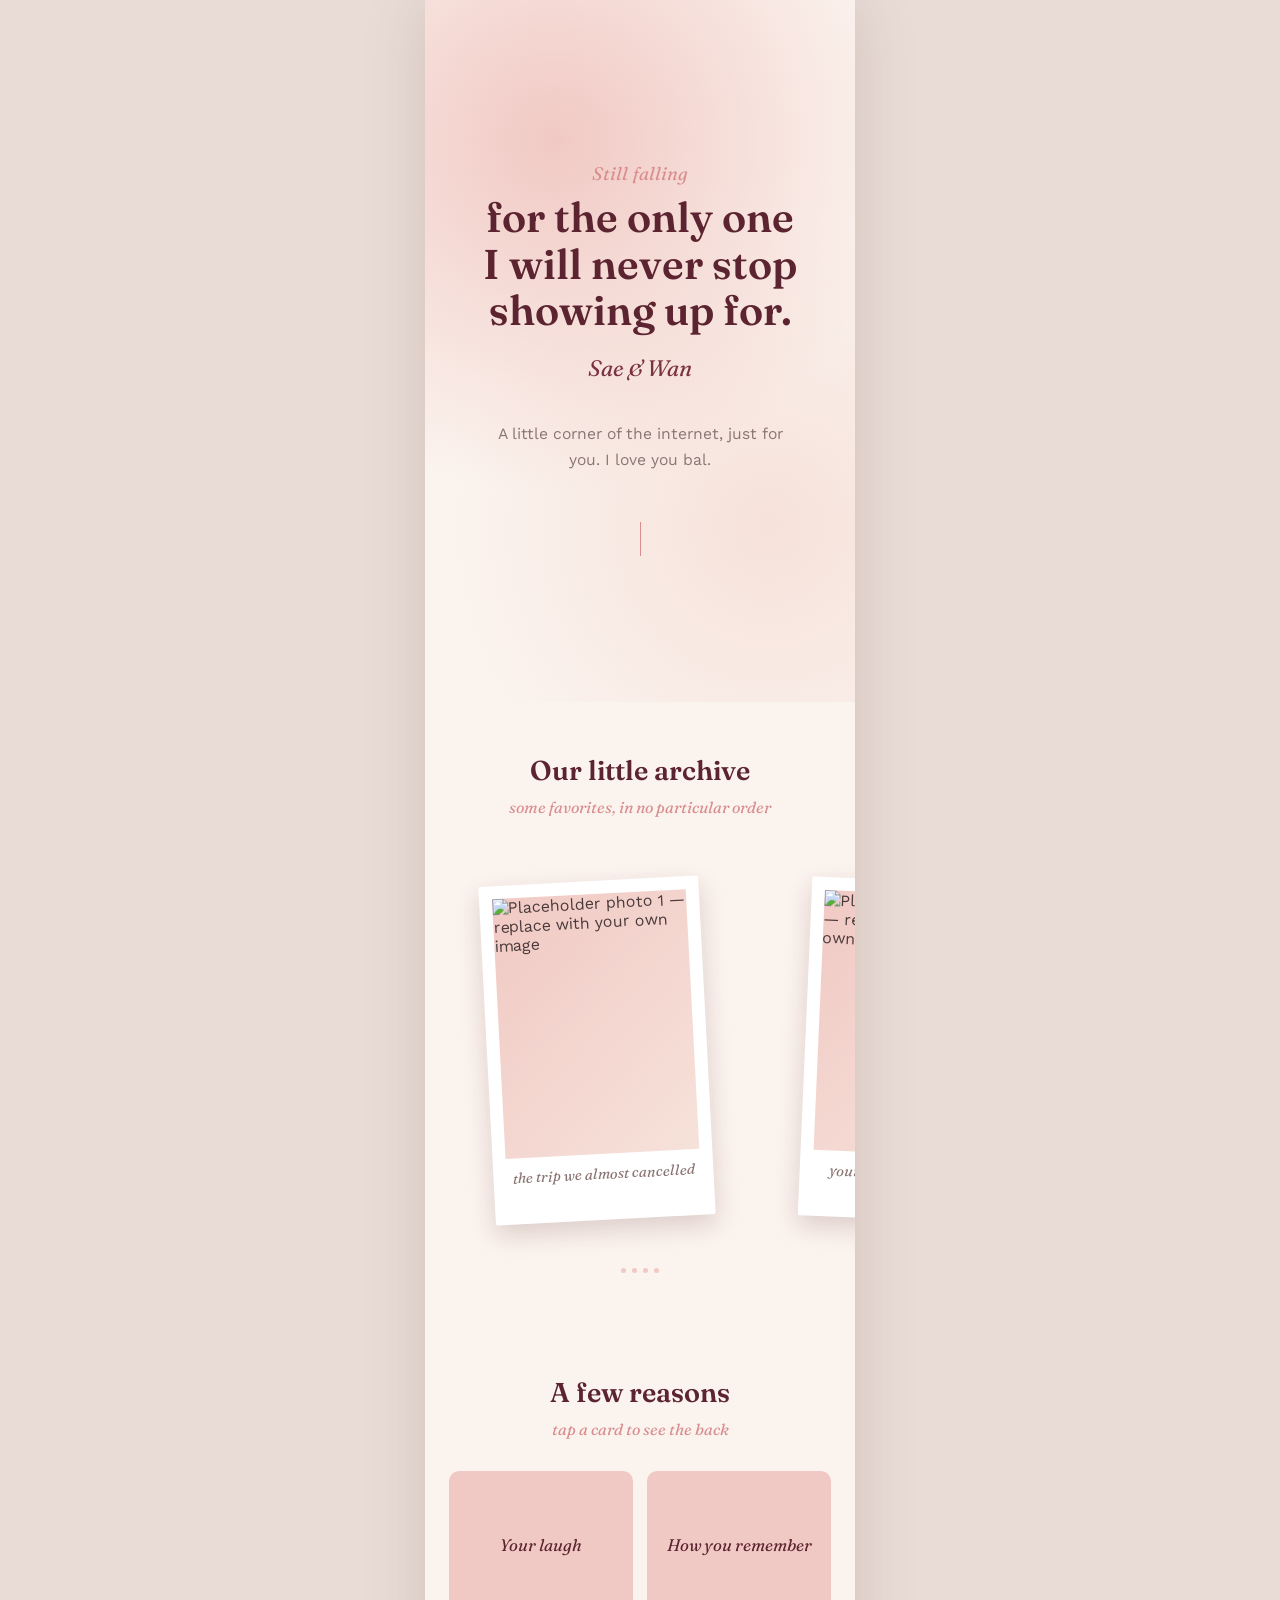
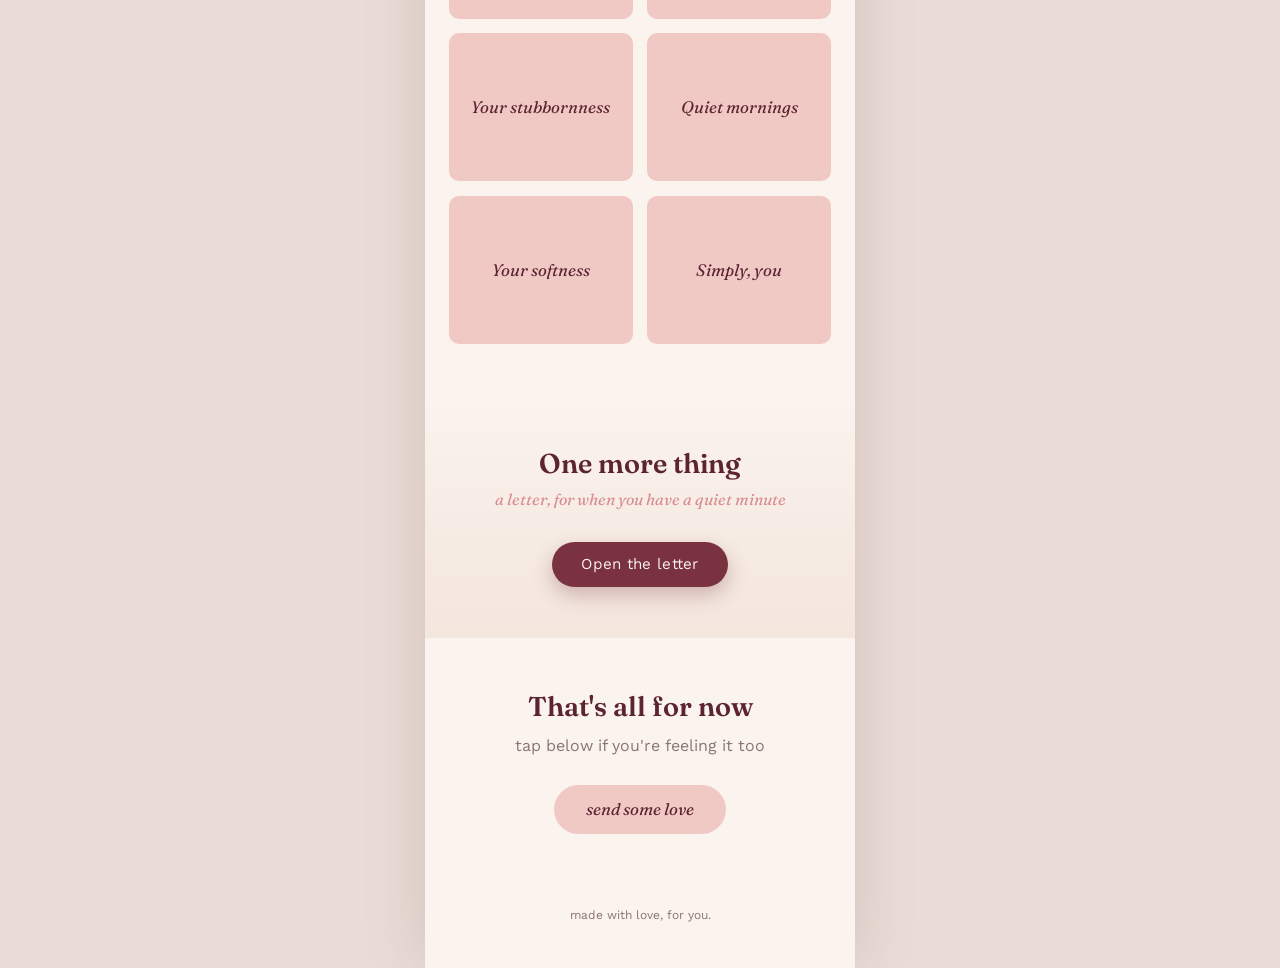
==== MSS/index.html @ 81ab032b "Add files via upload" ====
<!DOCTYPE html>
<html lang="en">
<head>
<meta charset="UTF-8">
<meta name="viewport" content="width=device-width, initial-scale=1.0">
<title>For You</title>

<!-- Google Fonts: Fraunces (warm, personable serif for headlines) + Work Sans (clean body sans) -->
<link rel="preconnect" href="https://fonts.googleapis.com">
<link rel="stylesheet" href="style.css">
<link rel="preconnect" href="https://fonts.gstatic.com" crossorigin>
<link href="https://fonts.googleapis.com/css2?family=Fraunces:ital,opsz,wght@0,9..144,400;0,9..144,600;1,9..144,500;1,9..144,600&family=Work+Sans:wght@400;500;600&display=swap" rel="stylesheet">

</head>
<body>

<div class="frame" id="frame">

  <!-- ============================================
       1. HERO
       ============================================ -->
  <section class="hero" id="hero">
    <div class="heart-field" id="heartField" aria-hidden="true"></div>

    <span>
      <span class="hero-eyebrow-word">Still</span>
      <span class="hero-eyebrow-word">falling</span>
    </span>

    <!-- EDIT: YOUR CONTENT HERE — swap the headline for whatever line feels like you two -->
    <h1>for the only one<br>I will never stop<br>showing up for.</h1>

    <!-- EDIT: YOUR CONTENT HERE — replace with your two names -->
    <p class="names">Sae &amp; Wan</p>

    <!-- EDIT: YOUR CONTENT HERE — a one-line subheading -->
    <p class="sub">A little corner of the internet, just for you. I love you bal.</p>

    <div class="scroll-hint" aria-hidden="true"></div>
  </section>

  <!-- ============================================
       2. PHOTO GALLERY / SCRAPBOOK
       ============================================ -->
  <section class="reveal" id="gallery">
    <h2 class="section-title">Our little archive</h2>
    <p class="section-kicker">some favorites, in no particular order</p>

    <div class="gallery-strip">
      <figure class="polaroid">
        <!-- EDIT: replace src with your photo URL -->
        <img src="" alt="Placeholder photo 1 — replace with your own image" loading="lazy">
        <!-- EDIT: YOUR CONTENT HERE -->
        <figcaption>the trip we almost cancelled</figcaption>
      </figure>

      <figure class="polaroid">
        <!-- EDIT: replace src with your photo URL -->
        <img src="" alt="Placeholder photo 2 — replace with your own image" loading="lazy">
        <!-- EDIT: YOUR CONTENT HERE -->
        <figcaption>your terrible, wonderful pancakes</figcaption>
      </figure>

      <figure class="polaroid">
        <!-- EDIT: replace src with your photo URL -->
        <img src="" alt="Placeholder photo 3 — replace with your own image" loading="lazy">
        <!-- EDIT: YOUR CONTENT HERE -->
        <figcaption>the couch, a sunday, nothing planned</figcaption>
      </figure>

      <figure class="polaroid">
        <!-- EDIT: replace src with your photo URL -->
        <img src="" alt="Placeholder photo 4 — replace with your own image" loading="lazy">
        <!-- EDIT: YOUR CONTENT HERE -->
        <figcaption>that concert we drove too far for</figcaption>
      </figure>
    </div>
    <div class="gallery-dots" aria-hidden="true"><span></span><span></span><span></span><span></span></div>
  </section>

  <!-- ============================================
       3. REASONS I LOVE YOU — flip cards
       ============================================ -->
  <section class="reveal" id="reasons">
    <h2 class="section-title">A few reasons</h2>
    <p class="section-kicker">tap a card to see the back</p>

    <div class="reasons-grid">
      <!-- EDIT: YOUR CONTENT HERE — each card front/back below -->
      <div class="flip-card" tabindex="0" role="button" aria-label="Reveal reason">
        <div class="flip-card-inner">
          <div class="flip-face flip-front">Your laugh</div>
          <div class="flip-face flip-back">It's loud, unguarded, and I plan bad jokes just to hear it.</div>
        </div>
      </div>

      <div class="flip-card" tabindex="0" role="button" aria-label="Reveal reason">
        <div class="flip-card-inner">
          <div class="flip-face flip-front">How you remember</div>
          <div class="flip-face flip-back">You hold onto the small details of my day that I forget I told you.</div>
        </div>
      </div>

      <div class="flip-card" tabindex="0" role="button" aria-label="Reveal reason">
        <div class="flip-card-inner">
          <div class="flip-face flip-front">Your stubbornness</div>
          <div class="flip-face flip-back">You fight for what you believe in, including me, on my worst days.</div>
        </div>
      </div>

      <div class="flip-card" tabindex="0" role="button" aria-label="Reveal reason">
        <div class="flip-card-inner">
          <div class="flip-face flip-front">Quiet mornings</div>
          <div class="flip-face flip-back">You make even the boring parts of life feel worth showing up for.</div>
        </div>
      </div>

      <div class="flip-card" tabindex="0" role="button" aria-label="Reveal reason">
        <div class="flip-card-inner">
          <div class="flip-face flip-front">Your softness</div>
          <div class="flip-face flip-back">You care hard, even when it's inconvenient, even when it costs you.</div>
        </div>
      </div>

      <div class="flip-card" tabindex="0" role="button" aria-label="Reveal reason">
        <div class="flip-card-inner">
          <div class="flip-face flip-front">Simply, you</div>
          <div class="flip-face flip-back">However I try to explain it, it always comes back to just — you.</div>
        </div>
      </div>
    </div>
  </section>

  <!-- ============================================
       4. LOVE LETTER
       ============================================ -->
  <section class="reveal letter-section" id="letter">
    <h2 class="section-title">One more thing</h2>
    <p class="section-kicker">a letter, for when you have a quiet minute</p>

    <button class="letter-open-btn" id="letterBtn" type="button">Open the letter</button>

    <div class="parchment" id="parchment">
      <div class="parchment-card">
        <!-- EDIT: YOUR CONTENT HERE — the whole letter below is a placeholder -->
        <p class="salutation">My dearest [Her Name],</p>
        <div class="letter-body">
          <p>I wanted to write down the things I don't always say out loud — not because I don't feel them, but because you make it easy to forget to say them.</p>
          <p>Thank you for the ordinary days. For choosing me on the hard ones. For being exactly, unmistakably yourself, and letting me love every part of it.</p>
          <p>Here's to another year of us — the good mornings, the bad jokes, and everything in between.</p>
        </div>
        <p class="signature">Yours, always</p>
        <p class="letter-date">[Date]</p>
      </div>
    </div>
  </section>

  <!-- ============================================
       5. CLOSING
       ============================================ -->
  <section class="reveal closing" id="closing">
    <h2 class="section-title">That's all for now</h2>
    <p>tap below if you're feeling it too</p>
    <button class="send-love-btn" id="sendLoveBtn" type="button">send some love</button>
  </section>

  <p class="footer-mark">made with love, for you.</p>

</div>

<script src="script.js"></script>

</body>
</html>
---- MSS/style.css ----
/* ============================================
     TOKENS
     ============================================ */
  :root{
    --cream:      #FBF3EE;
    --paper:      #FAF5E9;
    --blush:      #F1C9C4;
    --rose:       #D98D8F;
    --wine:       #7A3140;
    --wine-deep:  #5C2430;
    --gold:       #C7A166;
    --ink:        #4A3A3B;
    --ink-soft:   #8A7574;

    --font-display: 'Fraunces', serif;
    --font-body: 'Work Sans', sans-serif;

    --dur: 1;
  }

  @media (prefers-reduced-motion: reduce){
    :root{ --dur: 0; }
    *, *::before, *::after{
      animation-duration: 0.001ms !important;
      animation-iteration-count: 1 !important;
      transition-duration: 0.001ms !important;
      scroll-behavior: auto !important;
    }
  }

  *{ box-sizing: border-box; }

  html{
    scroll-behavior: smooth;
  }

  body{
    margin: 0;
    background: #E9DCD6;
    font-family: var(--font-body);
    color: var(--ink);
    -webkit-tap-highlight-color: transparent;
    overflow-x: hidden;
  }

  /* Center the mobile frame on wider (desktop) viewports */
  .frame{
    max-width: 430px;
    margin: 0 auto;
    background: var(--cream);
    position: relative;
    overflow-x: hidden;
    min-height: 100vh;
    box-shadow: 0 0 60px rgba(90, 40, 40, 0.15);
  }

  section{
    padding: 3.2rem 1.5rem;
    position: relative;
  }

  h1, h2, h3{
    font-family: var(--font-display);
    margin: 0;
    color: var(--wine-deep);
    font-weight: 600;
  }

  p{
    line-height: 1.65;
    margin: 0 0 0.9em 0;
  }

  button{
    font-family: var(--font-body);
    cursor: pointer;
    border: none;
    background: none;
  }
  button:focus-visible,
  a:focus-visible,
  .flip-card:focus-visible{
    outline: 2px solid var(--wine);
    outline-offset: 3px;
  }

  /* Entrance reveal — one quiet fade+rise per section, triggered once on scroll into view */
  .reveal{
    opacity: 0;
    transform: translateY(18px);
    transition: opacity 0.9s ease, transform 0.9s ease;
  }
  .reveal.in-view{
    opacity: 1;
    transform: translateY(0);
  }

  /* ============================================
     AMBIENT FLOATING HEARTS (hero background)
     ============================================ */
  .heart-field{
    position: absolute;
    inset: 0;
    overflow: hidden;
    pointer-events: none;
  }
  .drift-heart{
    position: absolute;
    bottom: -20px;
    font-size: 14px;
    color: var(--rose);
    opacity: 0.55;
    animation-name: drift-up;
    animation-timing-function: ease-in;
    animation-fill-mode: forwards;
  }
  @keyframes drift-up{
    0%   { transform: translateY(0) translateX(0) rotate(0deg); opacity: 0; }
    10%  { opacity: 0.55; }
    100% { transform: translateY(-420px) translateX(var(--drift-x, 20px)) rotate(25deg); opacity: 0; }
  }

  /* Burst hearts, spawned on tap of the "send love" button */
  .burst-heart{
    position: fixed;
    pointer-events: none;
    font-size: 16px;
    color: var(--wine);
    animation: burst-fly 1100ms ease-out forwards;
    z-index: 50;
  }
  @keyframes burst-fly{
    0%   { transform: translate(0,0) scale(0.6); opacity: 1; }
    100% { transform: translate(var(--bx), var(--by)) scale(1.1); opacity: 0; }
  }

  /* ============================================
     HERO
     ============================================ */
  .hero{
    min-height: 78vh;
    display: flex;
    flex-direction: column;
    align-items: center;
    justify-content: center;
    text-align: center;
    background:
      radial-gradient(circle at 30% 20%, var(--blush) 0%, transparent 55%),
      radial-gradient(circle at 80% 75%, #F6E2DA 0%, transparent 50%),
      var(--cream);
    padding-top: 4rem;
    padding-bottom: 3rem;
  }

  .hero-eyebrow-word{
    display: inline-block;
    font-family: var(--font-display);
    font-style: italic;
    font-size: 1.15rem;
    color: var(--rose);
    opacity: 0;
    animation: word-fade 0.8s ease forwards;
  }
  .hero-eyebrow-word:nth-child(1){ animation-delay: 0.15s; }
  .hero-eyebrow-word:nth-child(2){ animation-delay: 0.45s; }
  @keyframes word-fade{
    from{ opacity: 0; transform: translateY(8px); }
    to{ opacity: 1; transform: translateY(0); }
  }

  .hero h1{
    font-size: 2.6rem;
    line-height: 1.12;
    margin: 0.6rem 0 1rem;
    opacity: 0;
    animation: word-fade 0.9s ease forwards;
    animation-delay: 0.7s;
  }

  .hero .names{
    font-family: var(--font-display);
    font-style: italic;
    font-size: 1.4rem;
    color: var(--wine);
    opacity: 0;
    animation: word-fade 0.9s ease forwards;
    animation-delay: 1.05s;
  }

  .hero .sub{
    max-width: 30ch;
    color: var(--ink-soft);
    font-size: 0.98rem;
    margin-top: 0.9rem;
    opacity: 0;
    animation: word-fade 0.9s ease forwards;
    animation-delay: 1.3s;
  }

  .scroll-hint{
    margin-top: 2.2rem;
    width: 1px;
    height: 34px;
    background: var(--rose);
    opacity: 0;
    animation: word-fade 0.9s ease forwards, hint-grow 1.8s ease-in-out infinite;
    animation-delay: 1.6s, 2.4s;
  }
  @keyframes hint-grow{
    0%, 100% { transform: scaleY(0.6); opacity: 0.4; }
    50%      { transform: scaleY(1); opacity: 0.9; }
  }

  /* ============================================
     SECTION HEADINGS (shared)
     ============================================ */
  .section-title{
    font-size: 1.7rem;
    text-align: center;
    margin-bottom: 0.4rem;
  }
  .section-kicker{
    text-align: center;
    font-family: var(--font-display);
    font-style: italic;
    color: var(--rose);
    font-size: 1rem;
    margin-bottom: 1.8rem;
  }

  /* ============================================
     GALLERY — polaroid scroll-snap strip
     ============================================ */
  .gallery-strip{
    display: flex;
    gap: 1.1rem;
    overflow-x: auto;
    scroll-snap-type: x mandatory;
    padding: 1rem 1.4rem 1.6rem;
    margin: 0 -1.5rem;
    -webkit-overflow-scrolling: touch;
  }
  .gallery-strip::-webkit-scrollbar{ display: none; }

  .polaroid{
    flex: 0 0 auto;
    scroll-snap-align: center;
    width: 220px;
    background: #fff;
    padding: 0.8rem 0.8rem 1.2rem;
    box-shadow: 0 10px 24px rgba(90, 40, 40, 0.18);
    border-radius: 2px;
  }
  .polaroid:nth-child(odd){ transform: rotate(-3deg); }
  .polaroid:nth-child(even){ transform: rotate(2.5deg); }

  .polaroid img{
    width: 100%;
    height: 260px;
    object-fit: cover;
    display: block;
    background: linear-gradient(135deg, var(--blush), #F6E2DA);
  }
  .polaroid figcaption{
    font-family: var(--font-display);
    font-style: italic;
    font-size: 0.92rem;
    text-align: center;
    color: var(--ink-soft);
    padding-top: 0.7rem;
  }

  .gallery-dots{
    display: flex;
    justify-content: center;
    gap: 6px;
    margin-top: 0.4rem;
  }
  .gallery-dots span{
    width: 5px;
    height: 5px;
    border-radius: 50%;
    background: var(--blush);
  }

  /* ============================================
     REASONS — flip cards
     ============================================ */
  .reasons-grid{
    display: grid;
    grid-template-columns: 1fr 1fr;
    gap: 0.9rem;
  }

  .flip-card{
    perspective: 900px;
    height: 148px;
  }
  .flip-card-inner{
    position: relative;
    width: 100%;
    height: 100%;
    transition: transform 0.6s cubic-bezier(0.4, 0.2, 0.2, 1);
    transform-style: preserve-3d;
  }
  .flip-card.flipped .flip-card-inner{
    transform: rotateY(180deg);
  }
  .flip-face{
    position: absolute;
    inset: 0;
    -webkit-backface-visibility: hidden;
    backface-visibility: hidden;
    border-radius: 10px;
    display: flex;
    align-items: center;
    justify-content: center;
    text-align: center;
    padding: 0.9rem;
  }
  .flip-front{
    background: var(--blush);
    color: var(--wine-deep);
    font-family: var(--font-display);
    font-size: 1.05rem;
    font-style: italic;
  }
  .flip-back{
    background: var(--wine);
    color: var(--cream);
    transform: rotateY(180deg);
    font-size: 0.88rem;
    line-height: 1.5;
  }
  .flip-hint{
    text-align: center;
    font-size: 0.8rem;
    color: var(--ink-soft);
    margin-top: 1rem;
  }

  /* ============================================
     LOVE LETTER
     ============================================ */
  .letter-section{
    background: linear-gradient(180deg, var(--cream), #F3E6DD);
  }

  .letter-open-btn{
    display: block;
    margin: 0 auto;
    background: var(--wine);
    color: var(--cream);
    padding: 0.85rem 1.8rem;
    border-radius: 999px;
    font-size: 0.95rem;
    letter-spacing: 0.02em;
    box-shadow: 0 8px 20px rgba(122, 49, 64, 0.3);
    transition: transform 0.3s ease, opacity 0.3s ease;
  }
  .letter-open-btn:active{ transform: scale(0.96); }

  .letter-open-btn.is-hidden{
    opacity: 0;
    pointer-events: none;
    height: 0;
    margin: 0;
    overflow: hidden;
  }

  .parchment{
    max-height: 0;
    opacity: 0;
    overflow: hidden;
    transition: max-height 0.9s ease, opacity 0.7s ease, margin 0.7s ease;
    margin-top: 0;
  }
  .parchment.open{
    max-height: 900px;
    opacity: 1;
    margin-top: 1.6rem;
  }

  .parchment-card{
    background: var(--paper);
    border: 1px solid #E7D8C4;
    border-radius: 4px;
    padding: 2rem 1.6rem;
    box-shadow: 0 14px 30px rgba(90, 40, 40, 0.14);
    font-family: var(--font-display);
  }
  .parchment-card .salutation{
    font-style: italic;
    font-size: 1.15rem;
    color: var(--wine-deep);
    margin-bottom: 1rem;
  }
  .parchment-card .letter-body{
    font-size: 1rem;
    line-height: 1.85;
    color: var(--ink);
  }
  .parchment-card .signature{
    margin-top: 1.4rem;
    font-style: italic;
    font-size: 1.1rem;
    color: var(--wine);
    text-align: right;
  }
  .parchment-card .letter-date{
    text-align: right;
    font-family: var(--font-body);
    font-size: 0.78rem;
    color: var(--ink-soft);
    margin-top: 0.2rem;
  }

  /* ============================================
     CLOSING / SEND LOVE
     ============================================ */
  .closing{
    text-align: center;
    padding-bottom: 4.5rem;
  }
  .closing p{
    color: var(--ink-soft);
    max-width: 28ch;
    margin: 0.6rem auto 1.6rem;
  }
  .send-love-btn{
    background: var(--blush);
    color: var(--wine-deep);
    font-family: var(--font-display);
    font-style: italic;
    font-size: 1.05rem;
    padding: 0.9rem 2rem;
    border-radius: 999px;
    transition: transform 0.25s ease;
  }
  .send-love-btn:active{ transform: scale(0.94); }

  .footer-mark{
    text-align: center;
    font-size: 0.75rem;
    color: var(--ink-soft);
    padding-bottom: 2rem;
  }
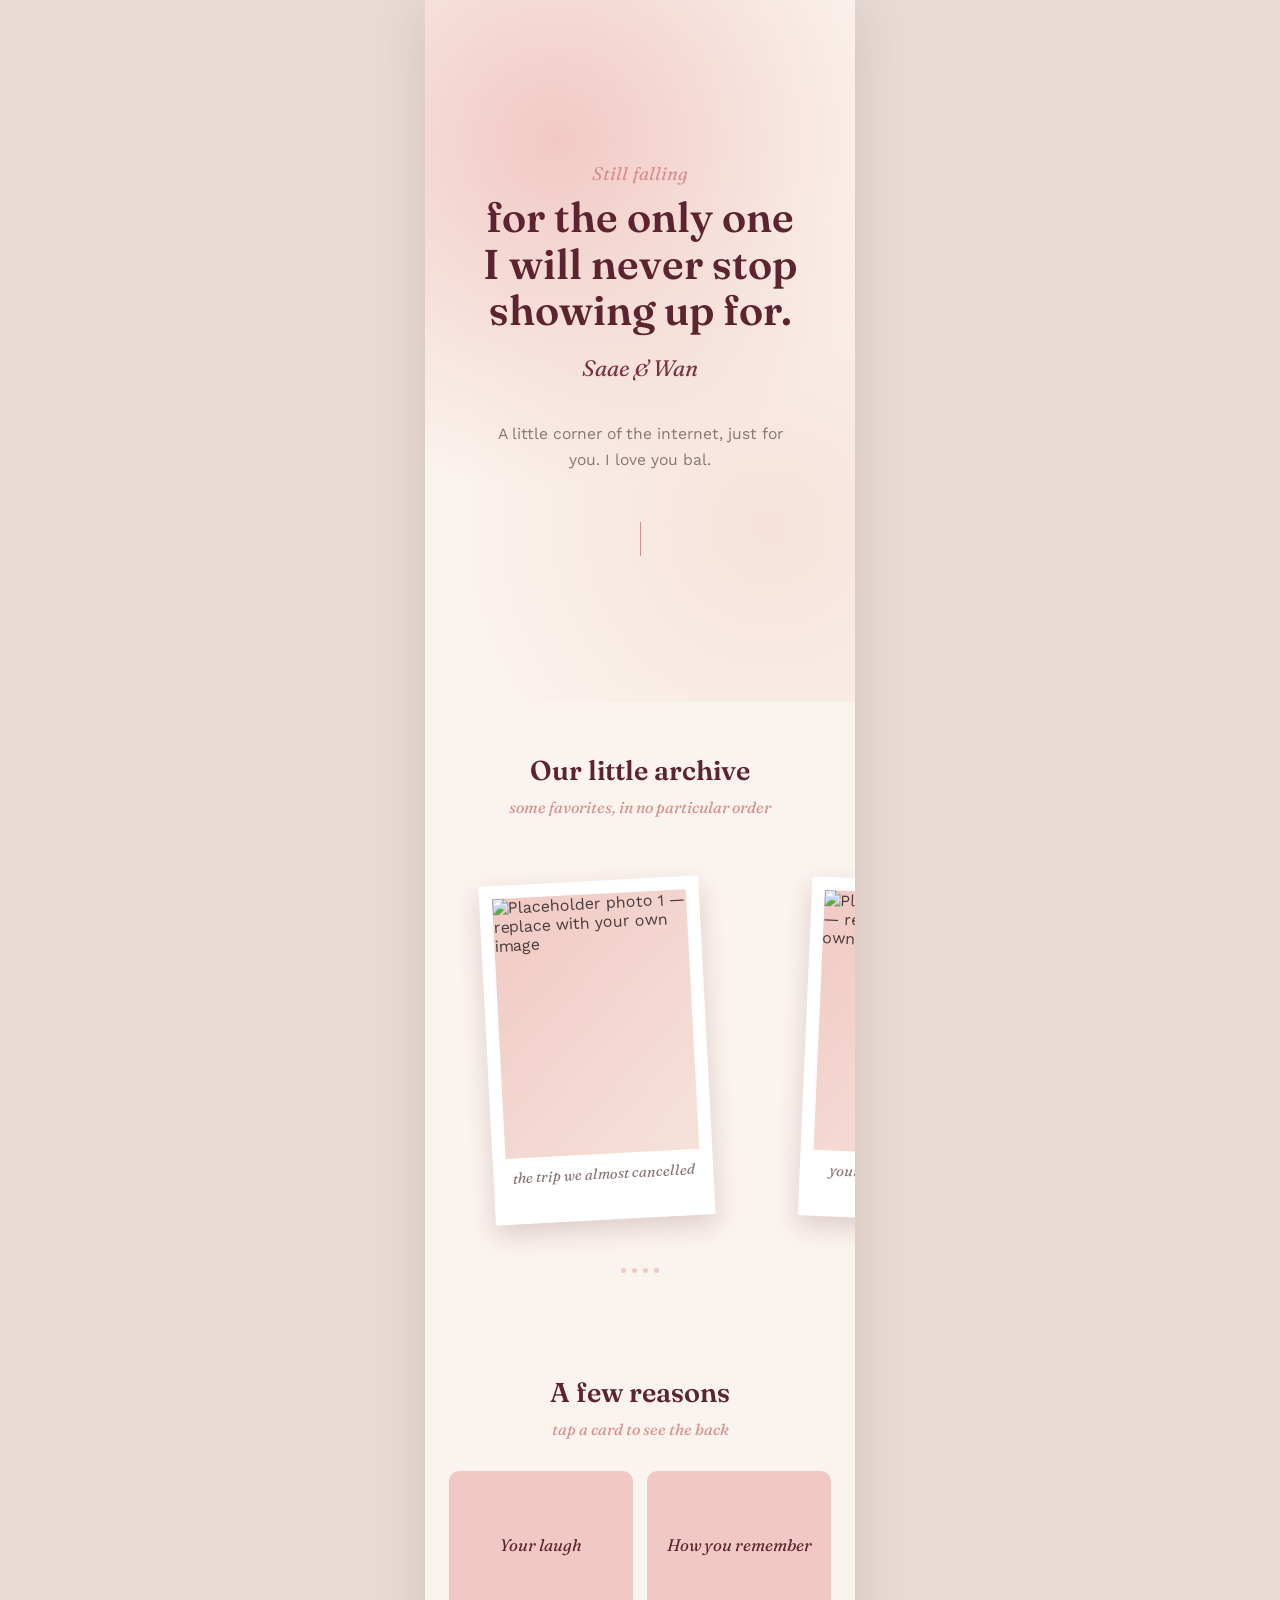
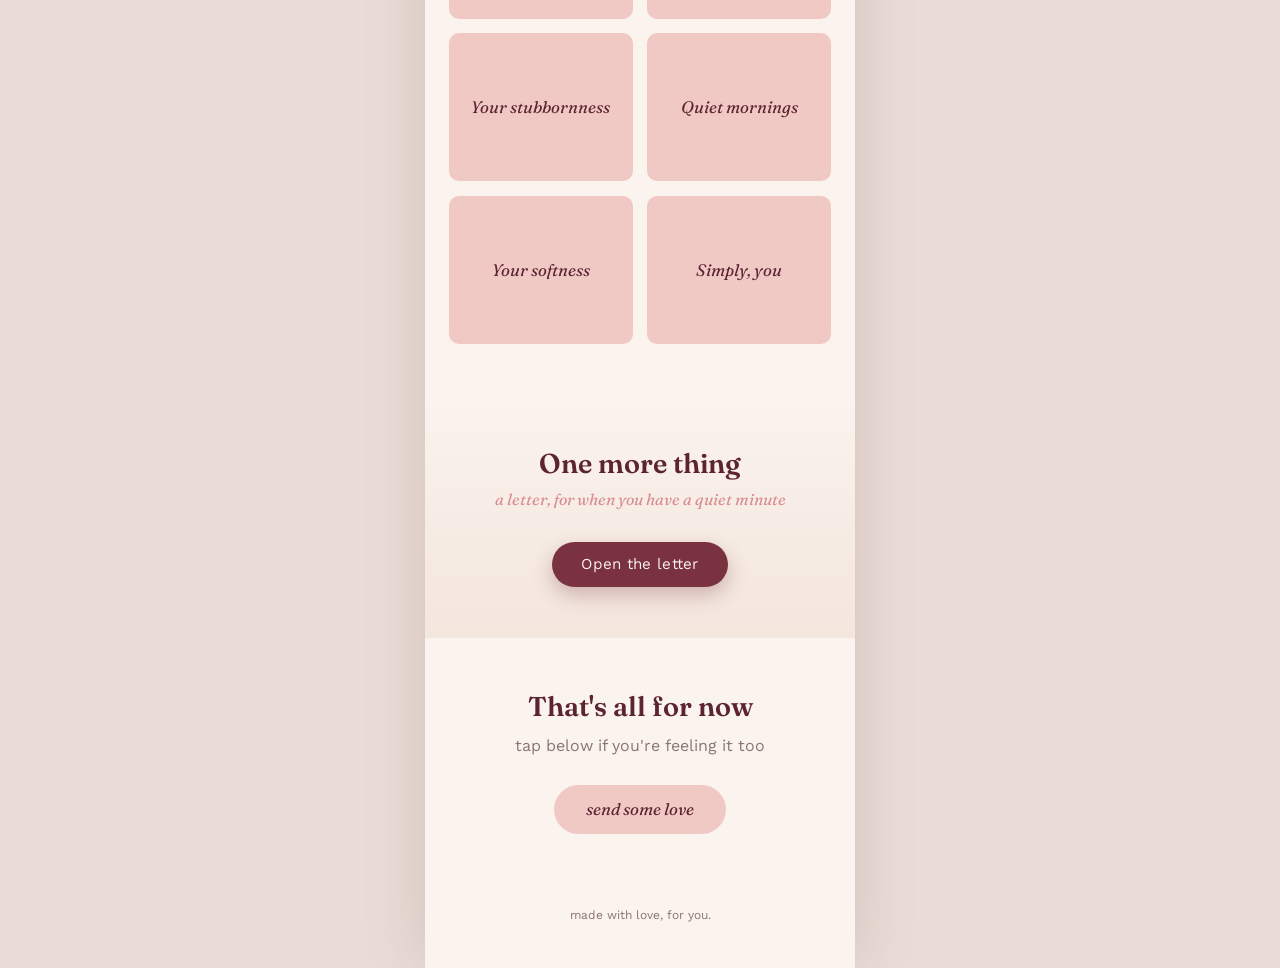
==== commit b5c5d40a: "test" ====
--- a/MSS/index.html
+++ b/MSS/index.html
@@ -31,7 +31,7 @@
     <h1>for the only one<br>I will never stop<br>showing up for.</h1>
 
     <!-- EDIT: YOUR CONTENT HERE — replace with your two names -->
-    <p class="names">Sae &amp; Wan</p>
+    <p class="names">Saae &amp; Wan</p>
 
     <!-- EDIT: YOUR CONTENT HERE — a one-line subheading -->
     <p class="sub">A little corner of the internet, just for you. I love you bal.</p>
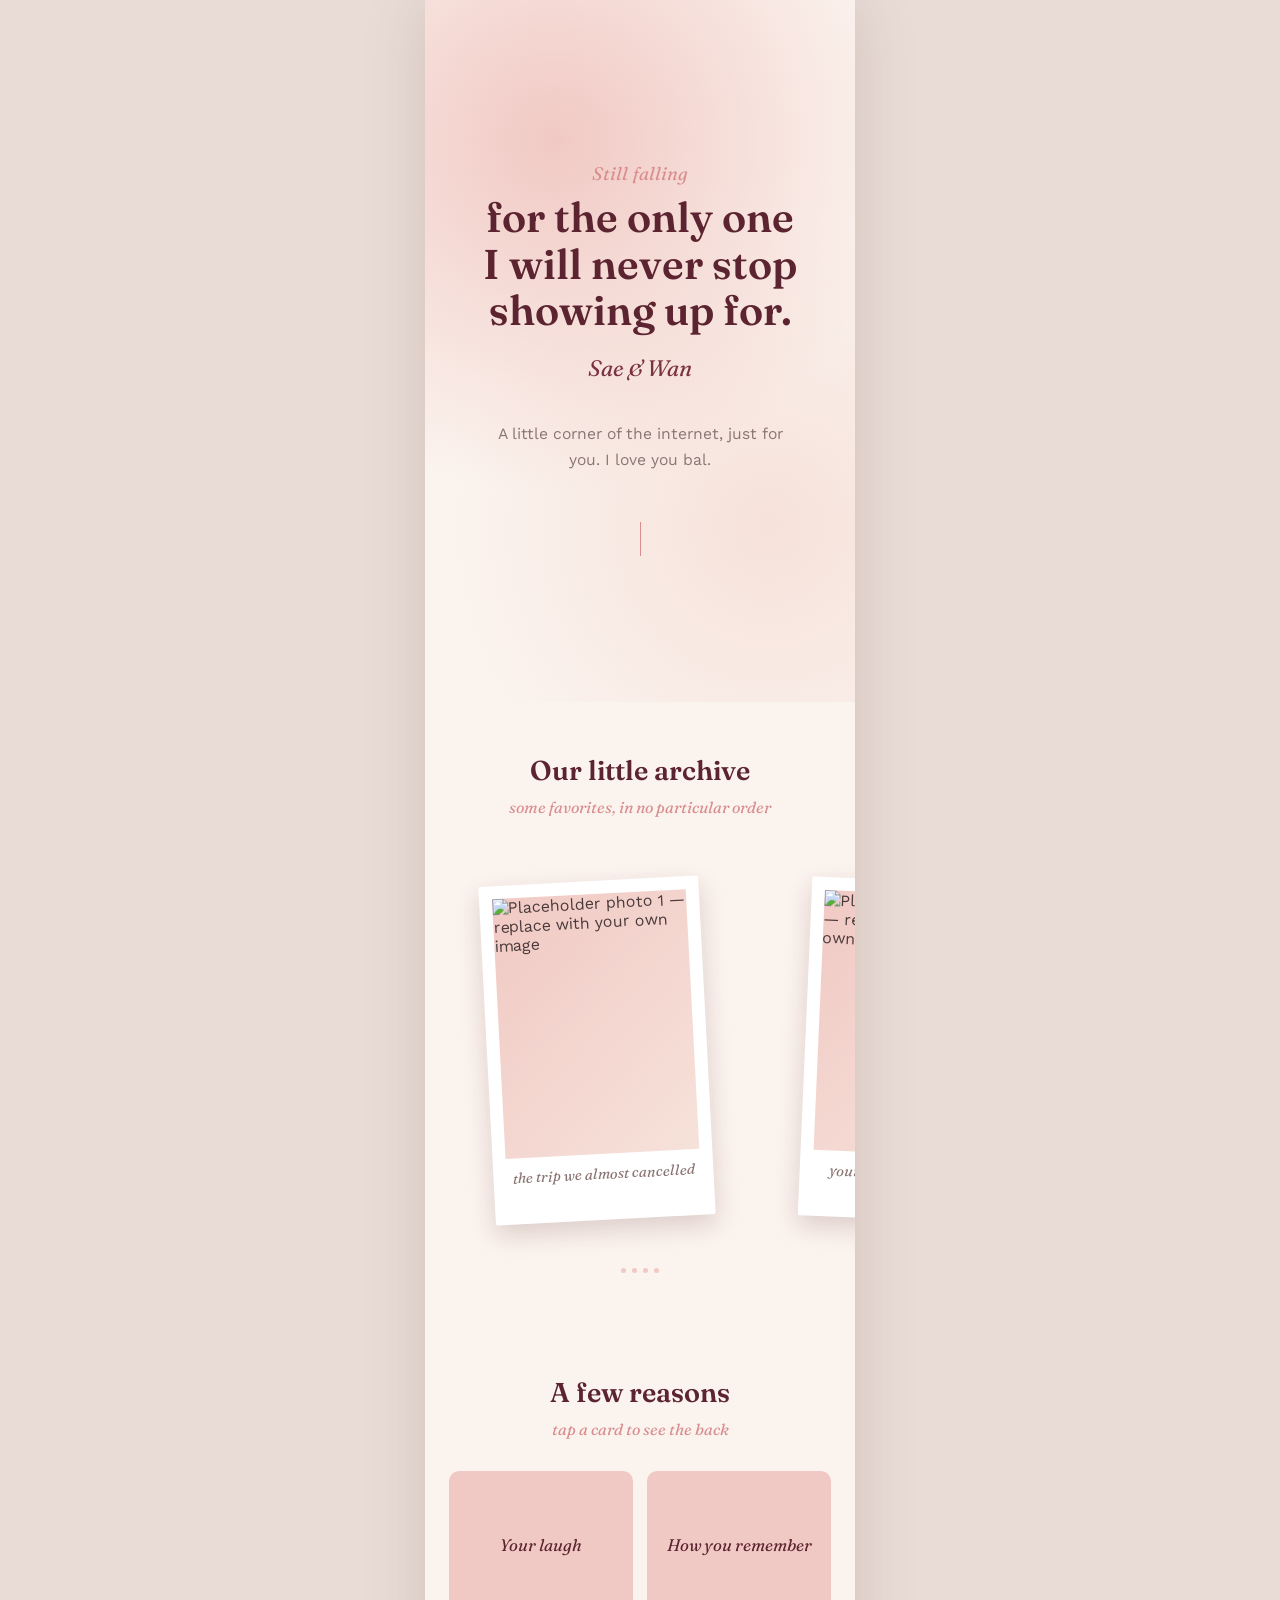
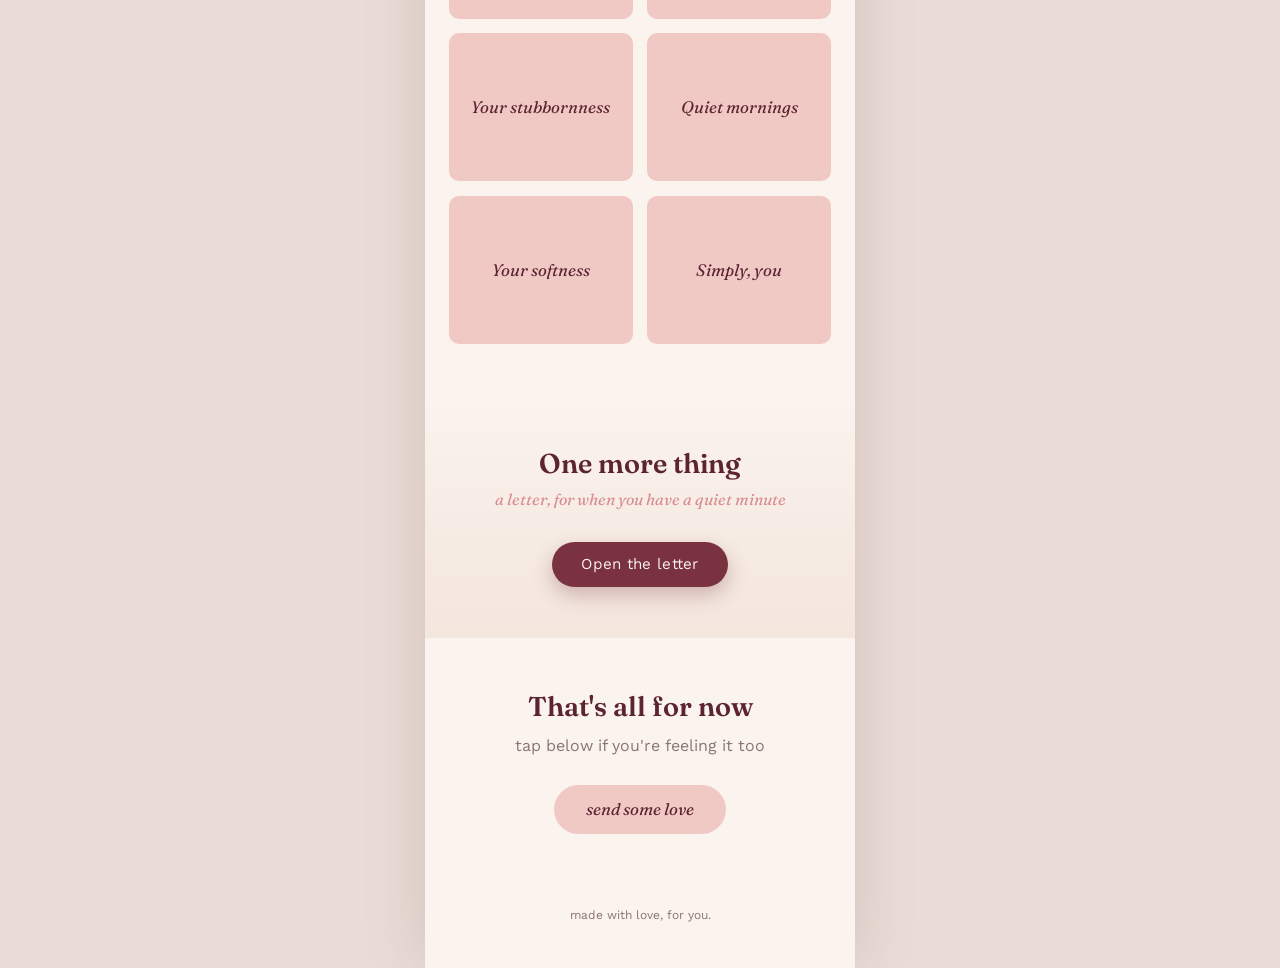
==== commit ca5b8036: "fix: spelling" ====
--- a/MSS/index.html
+++ b/MSS/index.html
@@ -31,7 +31,7 @@
     <h1>for the only one<br>I will never stop<br>showing up for.</h1>
 
     <!-- EDIT: YOUR CONTENT HERE — replace with your two names -->
-    <p class="names">Saae &amp; Wan</p>
+    <p class="names">Sae &amp; Wan</p>
 
     <!-- EDIT: YOUR CONTENT HERE — a one-line subheading -->
     <p class="sub">A little corner of the internet, just for you. I love you bal.</p>
